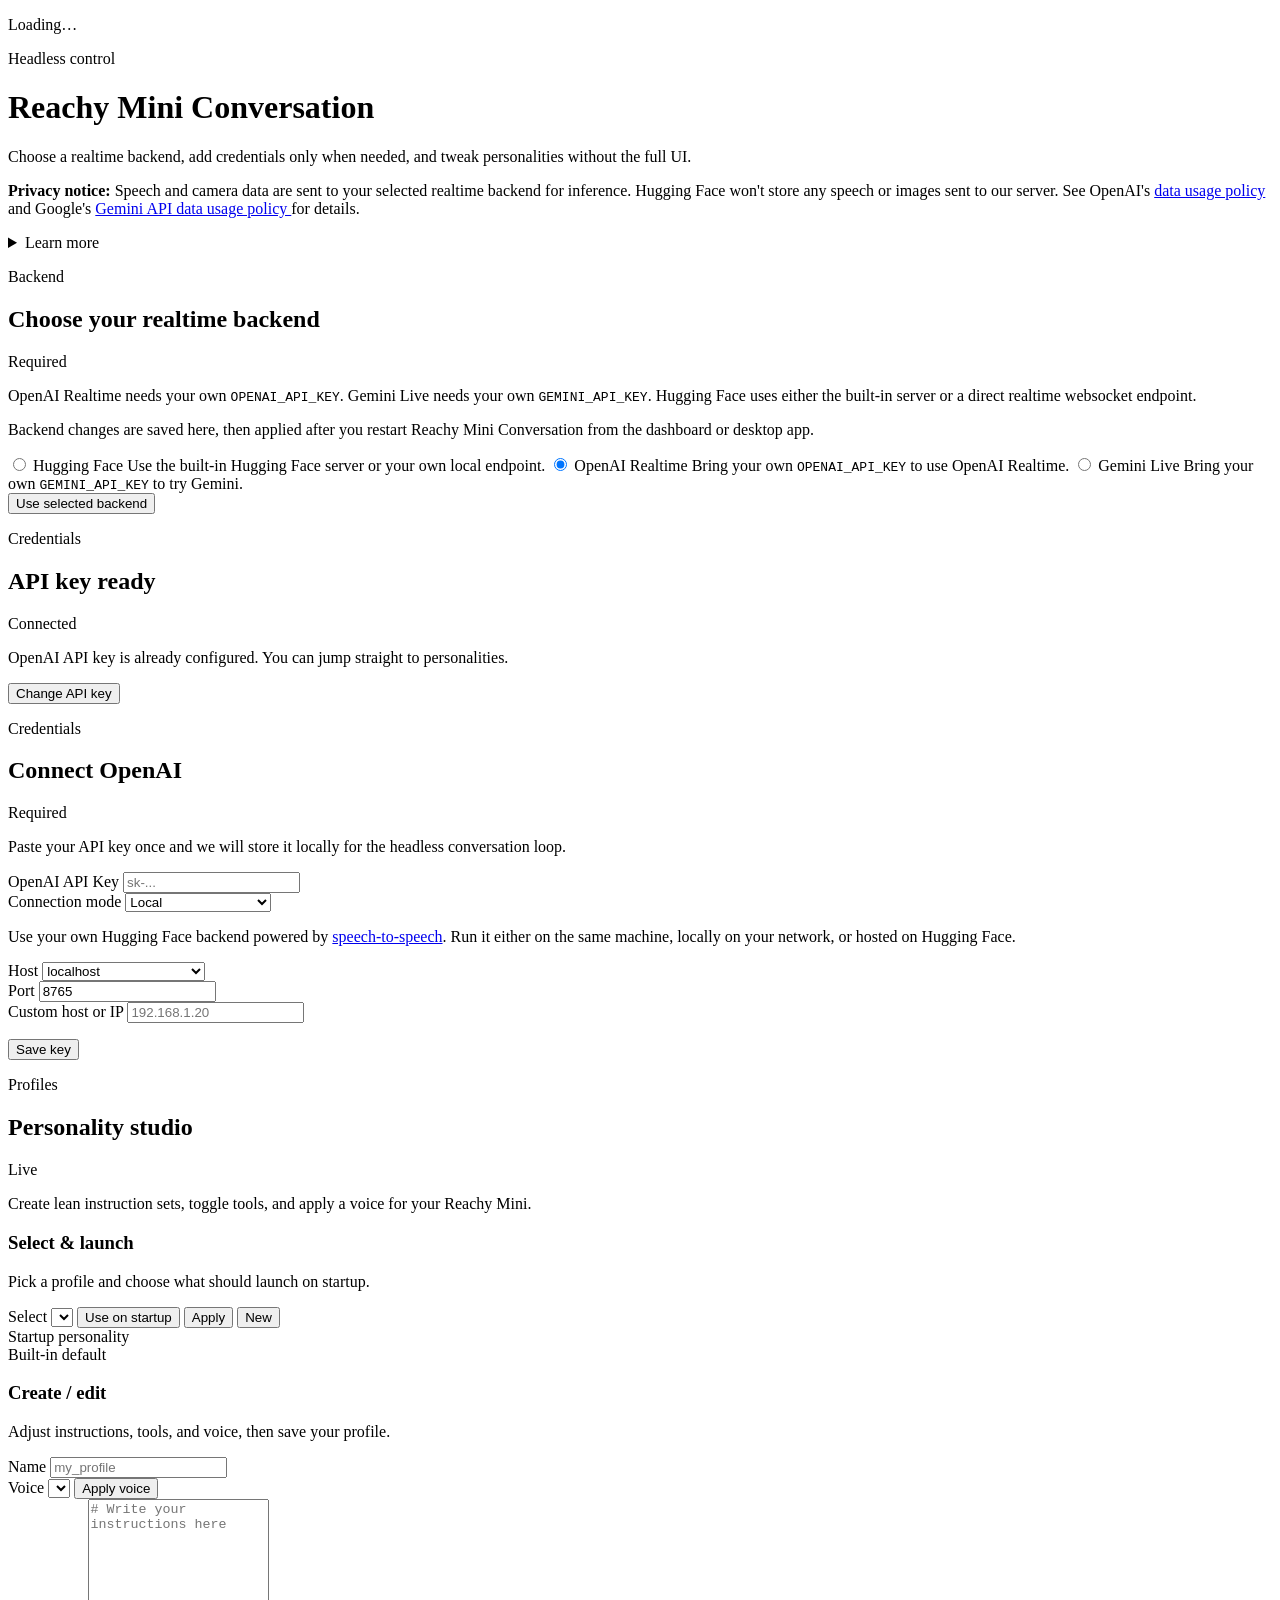
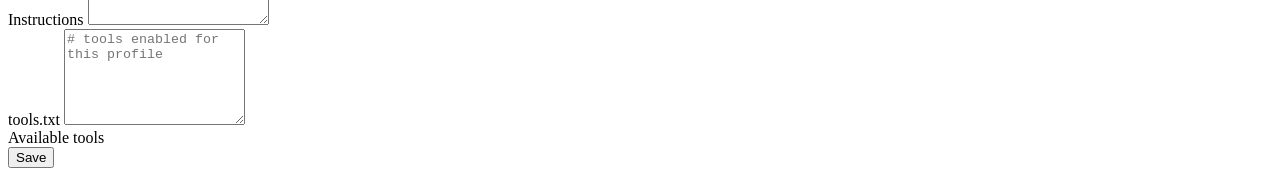
==== src/reachy_mini_conversation_app_vlad/static/index.html @ 1050a216 "Rename Python package from reachy_mini_conversation_app to reachy_mini_conversation_app_vlad Full na" ====
<!doctype html>
<html lang="en">
  <head>
    <meta charset="utf-8" />
    <meta name="viewport" content="width=device-width, initial-scale=1" />
    <title>Reachy Mini Conversation – Settings</title>
    <link rel="stylesheet" href="/static/style.css" />
  </head>
  <body>
    <div class="ambient"></div>
    <div id="loading" class="loading">
      <div class="spinner"></div>
      <p>Loading…</p>
    </div>
    <div class="container">
      <header class="hero">
        <div class="pill">Headless control</div>
        <h1>Reachy Mini Conversation</h1>
        <p class="subtitle">Choose a realtime backend, add credentials only when needed, and tweak personalities without the full UI.</p>
      </header>

      <aside class="privacy-notice" role="note" aria-label="Privacy notice">
        <p>
          <strong>Privacy notice:</strong>
          Speech and camera data are sent to your selected realtime backend for inference. Hugging Face won't store any speech or images sent to our server. See OpenAI's
          <a href="https://platform.openai.com/docs/guides/your-data" target="_blank" rel="noopener">
            data usage policy
          </a>
          and Google's
          <a href="https://ai.google.dev/gemini-api/terms#data-use-unpaid" target="_blank" rel="noopener">
            Gemini API data usage policy
          </a>
          for details.
        </p>

        <details>
          <summary>Learn more</summary>

          <p>
            In privacy-sensitive environments, use your own local version of
            <a href="https://github.com/huggingface/speech-to-speech" target="_blank" rel="noopener">speech-to-speech</a>,
            or combine any backend with <code>--local-vision</code> to process images on-device. See the
            <a href="https://github.com/pollen-robotics/reachy_mini_conversation_app/blob/main/README.md" target="_blank" rel="noopener">
              project README
            </a>
            for full setup instructions.
          </p>
        </details>
      </aside>

      <div id="backend-panel" class="panel">
        <div class="panel-heading">
          <div>
            <p class="eyebrow">Backend</p>
            <h2>Choose your realtime backend</h2>
          </div>
          <span id="backend-chip" class="chip">Required</span>
        </div>
        <p id="backend-note" class="muted backend-note">
          OpenAI Realtime needs your own <code>OPENAI_API_KEY</code>. Gemini Live needs your own <code>GEMINI_API_KEY</code>. Hugging Face uses either the built-in server or a direct realtime websocket endpoint.
        </p>
        <p class="muted backend-note">
          Backend changes are saved here, then applied after you restart Reachy Mini Conversation from the dashboard or desktop app.
        </p>
        <div class="backend-choice-grid" role="radiogroup" aria-label="Conversation backend">
          <label class="backend-choice" data-backend-card="huggingface">
            <input type="radio" name="backend" value="huggingface" />
            <span class="backend-choice-body">
              <span class="backend-choice-title">Hugging Face</span>
              <span class="backend-choice-copy">Use the built-in Hugging Face server or your own local endpoint.</span>
            </span>
          </label>
          <label class="backend-choice is-selected" data-backend-card="openai">
            <input type="radio" name="backend" value="openai" checked />
            <span class="backend-choice-body">
              <span class="backend-choice-title">OpenAI Realtime</span>
              <span class="backend-choice-copy">Bring your own <code>OPENAI_API_KEY</code> to use OpenAI Realtime.</span>
            </span>
          </label>
          <label class="backend-choice" data-backend-card="gemini">
            <input type="radio" name="backend" value="gemini" />
            <span class="backend-choice-body">
              <span class="backend-choice-title">Gemini Live</span>
              <span class="backend-choice-copy">Bring your own <code>GEMINI_API_KEY</code> to try Gemini.</span>
            </span>
          </label>
        </div>
        <div class="actions">
          <button id="save-backend-btn" class="ghost hidden">Use selected backend</button>
          <p id="backend-status" class="status" role="status" aria-live="polite" aria-atomic="true"></p>
        </div>
      </div>

      <div id="configured" class="panel hidden">
        <div class="panel-heading">
          <div>
            <p class="eyebrow">Credentials</p>
            <h2 id="configured-title">API key ready</h2>
          </div>
          <span class="chip chip-ok">Connected</span>
        </div>
        <p id="configured-copy" class="muted">OpenAI API key is already configured. You can jump straight to personalities.</p>
        <button id="change-key-btn" class="ghost">Change API key</button>
      </div>

      <div id="form-panel" class="panel hidden">
        <div class="panel-heading">
          <div>
            <p class="eyebrow">Credentials</p>
            <h2 id="form-title">Connect OpenAI</h2>
          </div>
          <span class="chip">Required</span>
        </div>
        <p id="form-copy" class="muted">Paste your API key once and we will store it locally for the headless conversation loop.</p>
        <div id="api-key-fields">
          <label id="api-key-label" for="api-key">OpenAI API Key</label>
          <input id="api-key" type="password" placeholder="sk-..." autocomplete="off" />
        </div>
        <div id="hf-fields" class="hidden">
          <label for="hf-mode">Connection mode</label>
          <select id="hf-mode">
            <option value="local">Local</option>
            <option value="deployed">Hugging Face server</option>
          </select>

          <div id="hf-direct-fields" class="hf-config-grid">
            <p class="muted hf-help hf-local-note">
              Use your own Hugging Face backend powered by
              <a href="https://github.com/huggingface/speech-to-speech" target="_blank" rel="noopener">speech-to-speech</a>.
              Run it either on the same machine, locally on your network, or hosted on Hugging Face.
            </p>
            <div class="hf-field">
              <label for="hf-host-preset">Host</label>
              <select id="hf-host-preset">
                <option value="localhost">localhost</option>
                <option value="custom">Custom IP or hostname</option>
              </select>
            </div>
            <div class="hf-field">
              <label for="hf-port">Port</label>
              <input id="hf-port" type="text" inputmode="numeric" value="8765" placeholder="8765" autocomplete="off" />
            </div>
          </div>

          <div id="hf-host-custom-wrap" class="hidden">
            <label for="hf-host-custom">Custom host or IP</label>
            <input id="hf-host-custom" type="text" placeholder="192.168.1.20" autocomplete="off" />
          </div>

          <p id="hf-preview" class="status"></p>
        </div>
        <div class="actions">
          <button id="save-btn">Save key</button>
          <p id="status" class="status" role="status" aria-live="polite" aria-atomic="true"></p>
        </div>
      </div>

      <div id="personality-panel" class="panel hidden">
        <div class="panel-heading">
          <div>
            <p class="eyebrow">Profiles</p>
            <h2>Personality studio</h2>
          </div>
          <span class="chip">Live</span>
        </div>
        <p class="muted">Create lean instruction sets, toggle tools, and apply a voice for your Reachy Mini.</p>
        <div class="section">
          <div class="section-heading">
            <h3>Select & launch</h3>
            <p class="muted small">Pick a profile and choose what should launch on startup.</p>
          </div>
          <div class="row row-top">
            <label for="personality-select">Select</label>
            <select id="personality-select"></select>
            <button id="persist-personality" class="ghost">Use on startup</button>
            <button id="apply-personality" class="ghost">Apply</button>
            <button id="new-personality" class="ghost">New</button>
          </div>
          <div class="row">
            <label>Startup personality</label>
            <div class="startup-row">
              <span id="startup-label" class="chip">Built-in default</span>
            </div>
          </div>
        </div>

        <div class="section">
          <div class="section-heading">
            <h3>Create / edit</h3>
            <p class="muted small">Adjust instructions, tools, and voice, then save your profile.</p>
          </div>
          <div class="row">
            <label for="personality-name">Name</label>
            <input id="personality-name" type="text" placeholder="my_profile" />
          </div>
          <div class="row row-voice">
            <label for="voice-select">Voice</label>
            <select id="voice-select"></select>
            <button id="apply-voice" class="ghost">Apply voice</button>
          </div>
          <div class="row">
            <label for="instructions-ta">Instructions</label>
            <textarea id="instructions-ta" rows="8" placeholder="# Write your instructions here"></textarea>
          </div>
          <div class="row">
            <label for="tools-ta">tools.txt</label>
            <textarea id="tools-ta" rows="6" placeholder="# tools enabled for this profile"></textarea>
          </div>
          <div class="row">
            <label for="tools-available">Available tools</label>
            <div id="tools-available" class="checkbox-grid"></div>
          </div>
          <div class="row row-save">
            <label></label>
            <div class="actions">
              <button id="save-personality">Save</button>
            </div>
          </div>
        </div>
        <p id="personality-status" class="status" role="status" aria-live="polite" aria-atomic="true"></p>
      </div>
    </div>

    <script src="/static/main.js"></script>
  </body>
  </html>
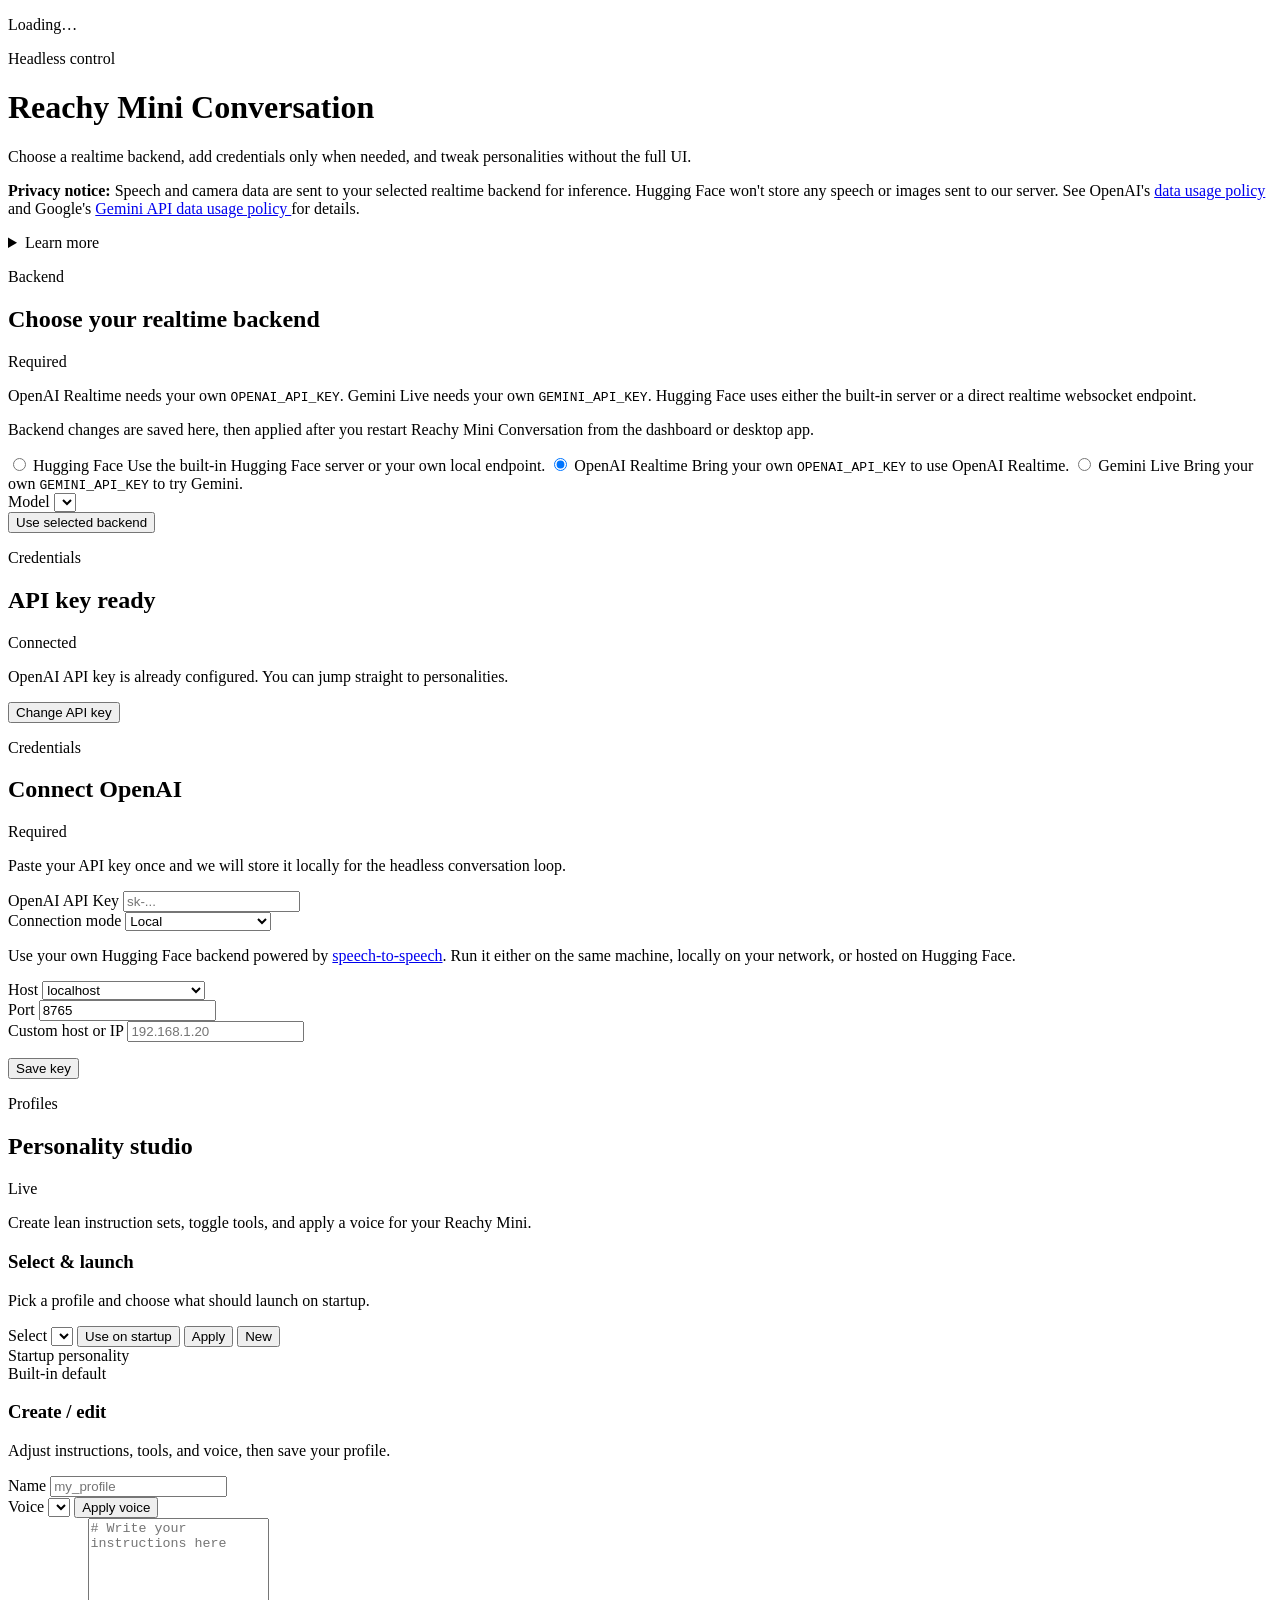
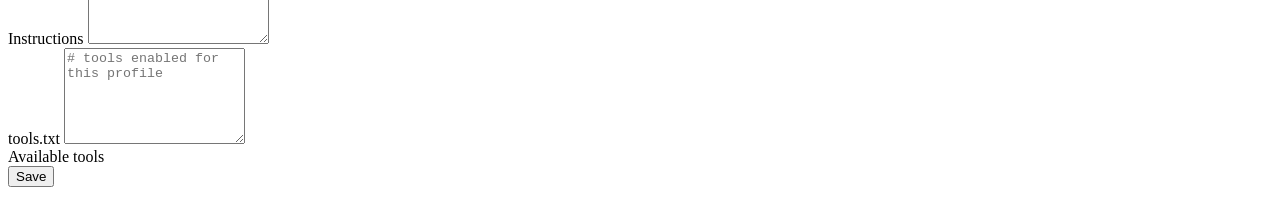
==== commit 0588de1f: "Add model selector to settings UI Lets users pick gpt-realtime-2 / gpt-realtime-mini (OpenAI) or gem" ====
--- a/src/reachy_mini_conversation_app_vlad/static/index.html
+++ b/src/reachy_mini_conversation_app_vlad/static/index.html
@@ -85,6 +85,10 @@
             </span>
           </label>
         </div>
+        <div id="model-field" class="hidden">
+          <label for="model-select">Model</label>
+          <select id="model-select"></select>
+        </div>
         <div class="actions">
           <button id="save-backend-btn" class="ghost hidden">Use selected backend</button>
           <p id="backend-status" class="status" role="status" aria-live="polite" aria-atomic="true"></p>
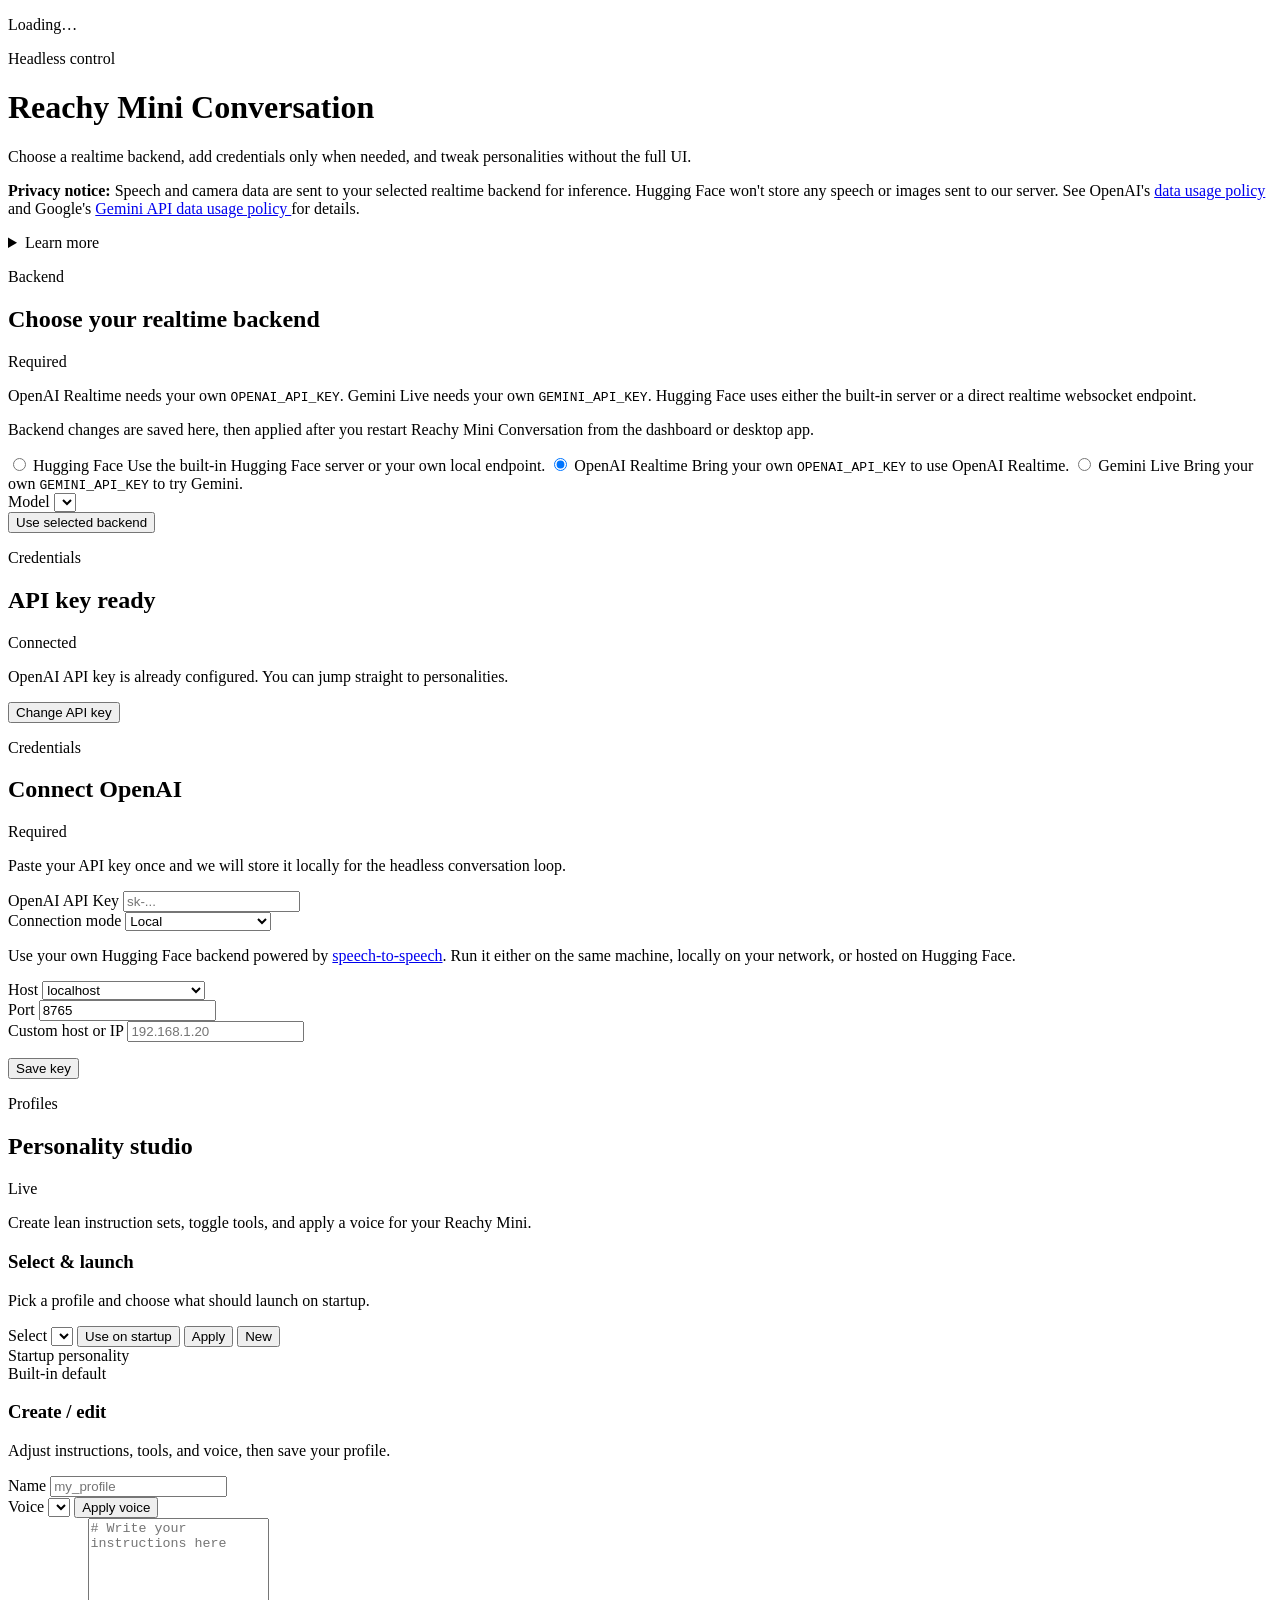
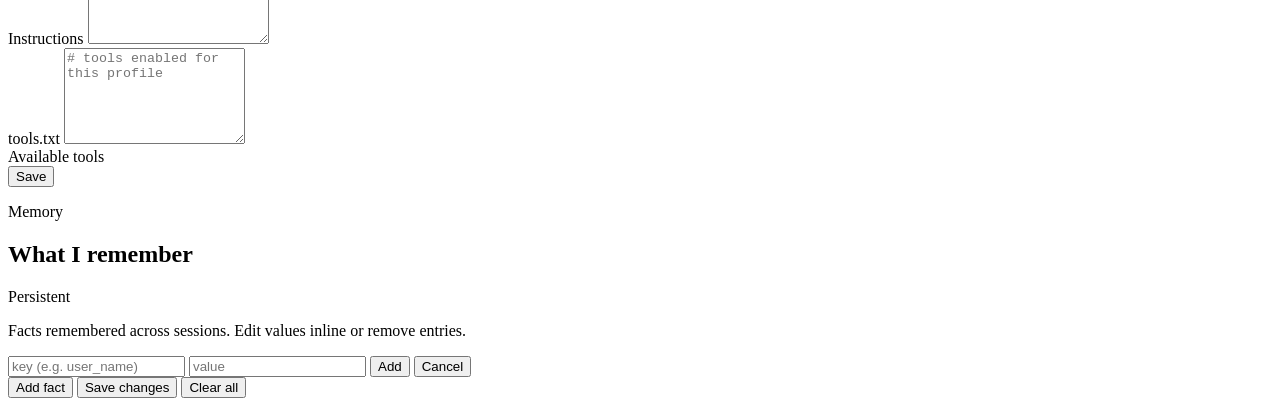
==== commit cd78384c: "Add persistent memory: remember tool + settings UI - memory.py: read/write memory.json in ~/.local/s" ====
--- a/src/reachy_mini_conversation_app_vlad/static/index.html
+++ b/src/reachy_mini_conversation_app_vlad/static/index.html
@@ -225,6 +225,30 @@
       </div>
     </div>
 
+      <div id="memory-panel" class="panel hidden">
+        <div class="panel-heading">
+          <div>
+            <p class="eyebrow">Memory</p>
+            <h2>What I remember</h2>
+          </div>
+          <span class="chip">Persistent</span>
+        </div>
+        <p class="muted">Facts remembered across sessions. Edit values inline or remove entries.</p>
+        <div id="memory-list" class="memory-list"></div>
+        <div class="memory-add hidden" id="memory-add-row">
+          <input id="memory-new-key" type="text" placeholder="key (e.g. user_name)" />
+          <input id="memory-new-value" type="text" placeholder="value" />
+          <button id="memory-confirm-add" class="ghost">Add</button>
+          <button id="memory-cancel-add" class="ghost">Cancel</button>
+        </div>
+        <div class="actions">
+          <button id="memory-add-btn" class="ghost">Add fact</button>
+          <button id="memory-save-btn">Save changes</button>
+          <button id="memory-clear-btn" class="ghost">Clear all</button>
+          <p id="memory-status" class="status" role="status" aria-live="polite" aria-atomic="true"></p>
+        </div>
+      </div>
+
     <script src="/static/main.js"></script>
   </body>
   </html>
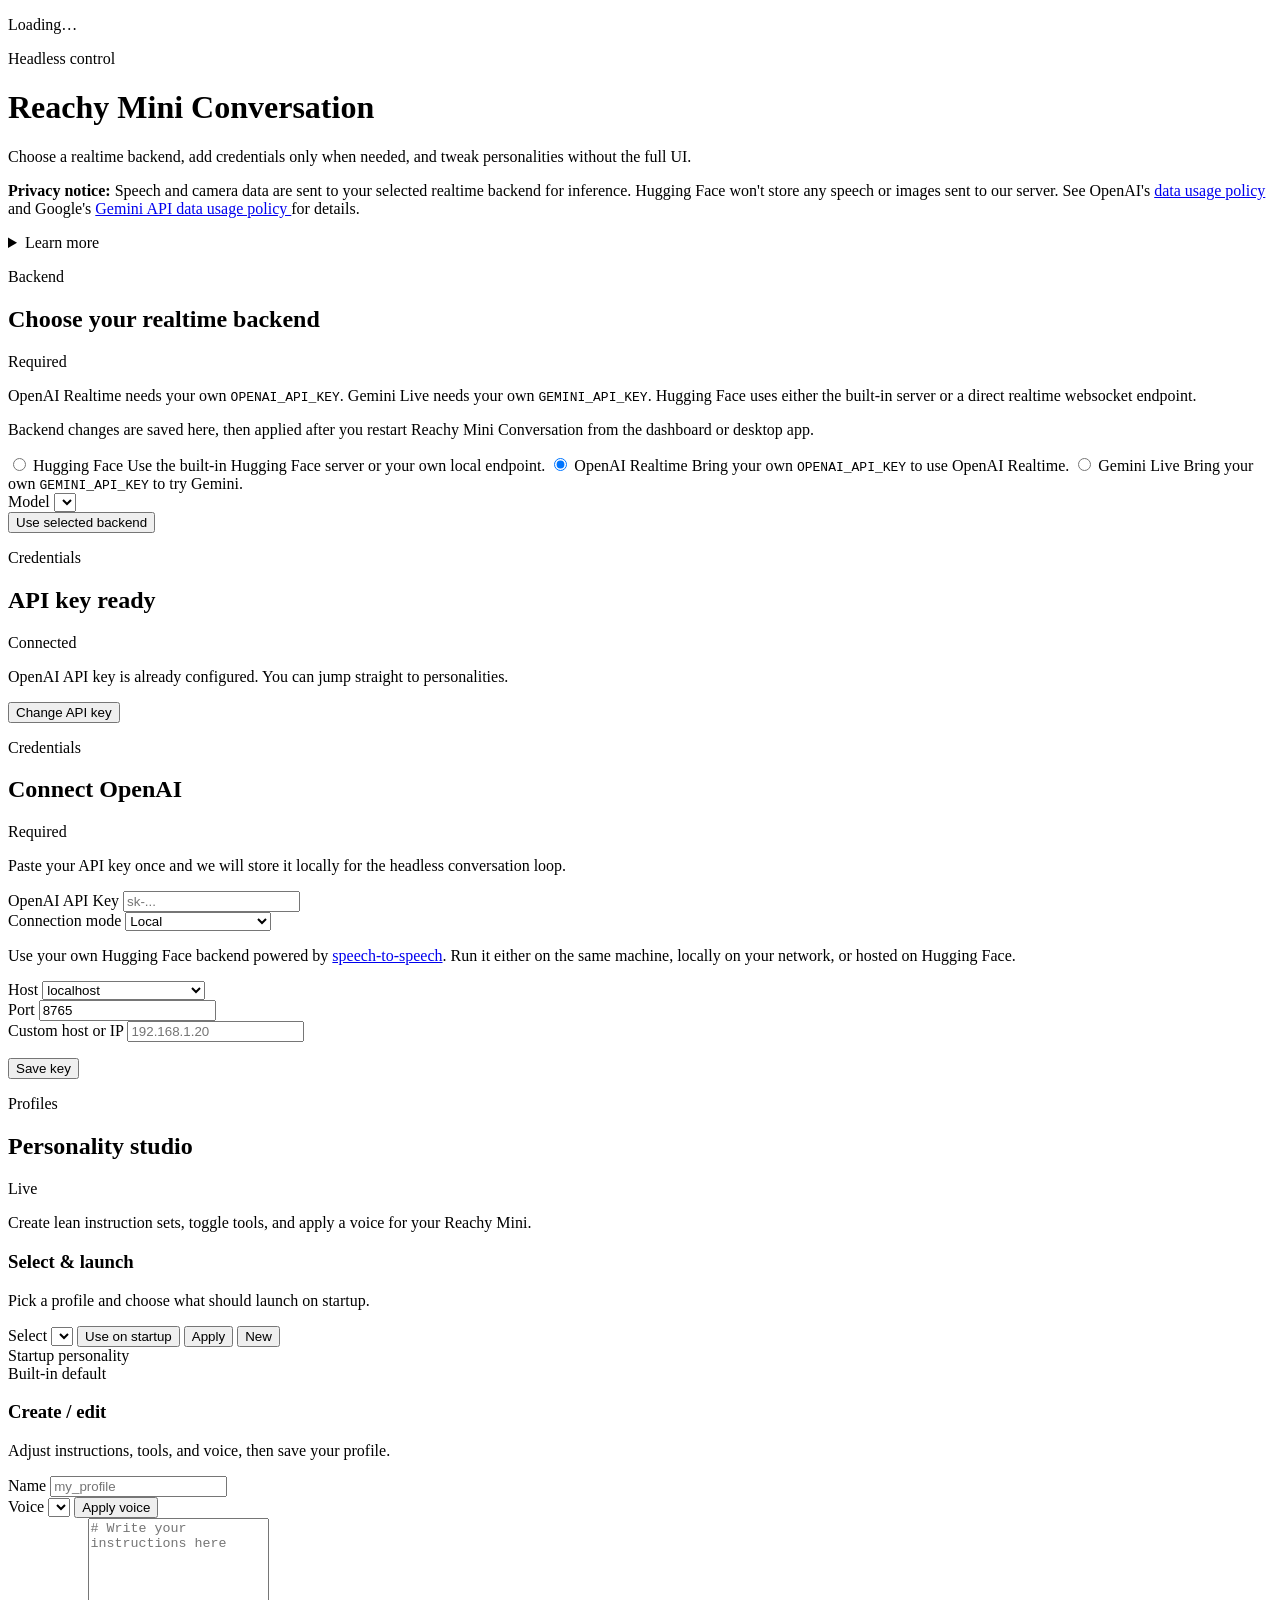
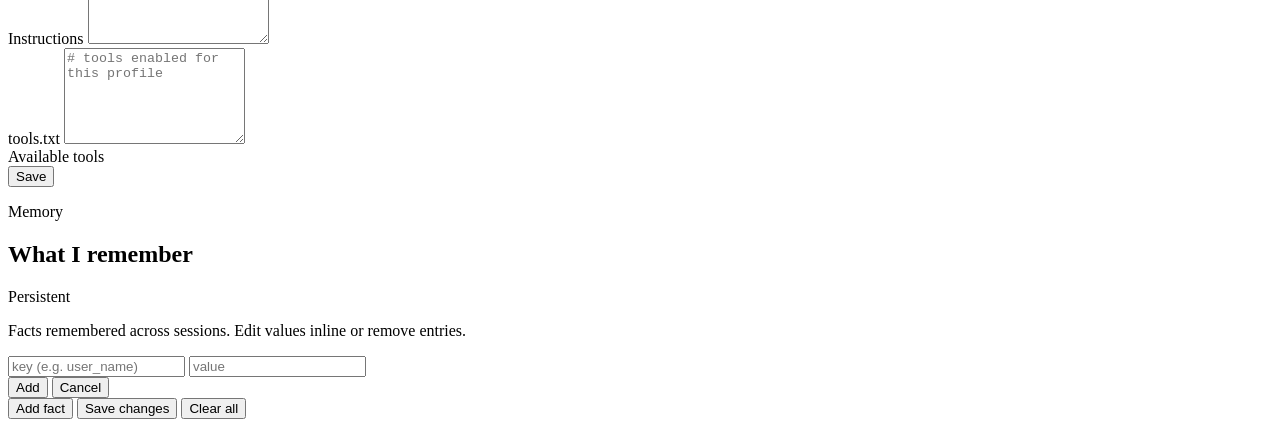
==== commit e4023ec3: "Fix memory UI layout for narrow panels Switch from grid columns to card-per-entry layout: key shown " ====
--- a/src/reachy_mini_conversation_app_vlad/static/index.html
+++ b/src/reachy_mini_conversation_app_vlad/static/index.html
@@ -238,8 +238,10 @@
         <div class="memory-add hidden" id="memory-add-row">
           <input id="memory-new-key" type="text" placeholder="key (e.g. user_name)" />
           <input id="memory-new-value" type="text" placeholder="value" />
-          <button id="memory-confirm-add" class="ghost">Add</button>
-          <button id="memory-cancel-add" class="ghost">Cancel</button>
+          <div class="memory-add-actions">
+            <button id="memory-confirm-add" class="ghost">Add</button>
+            <button id="memory-cancel-add" class="ghost">Cancel</button>
+          </div>
         </div>
         <div class="actions">
           <button id="memory-add-btn" class="ghost">Add fact</button>
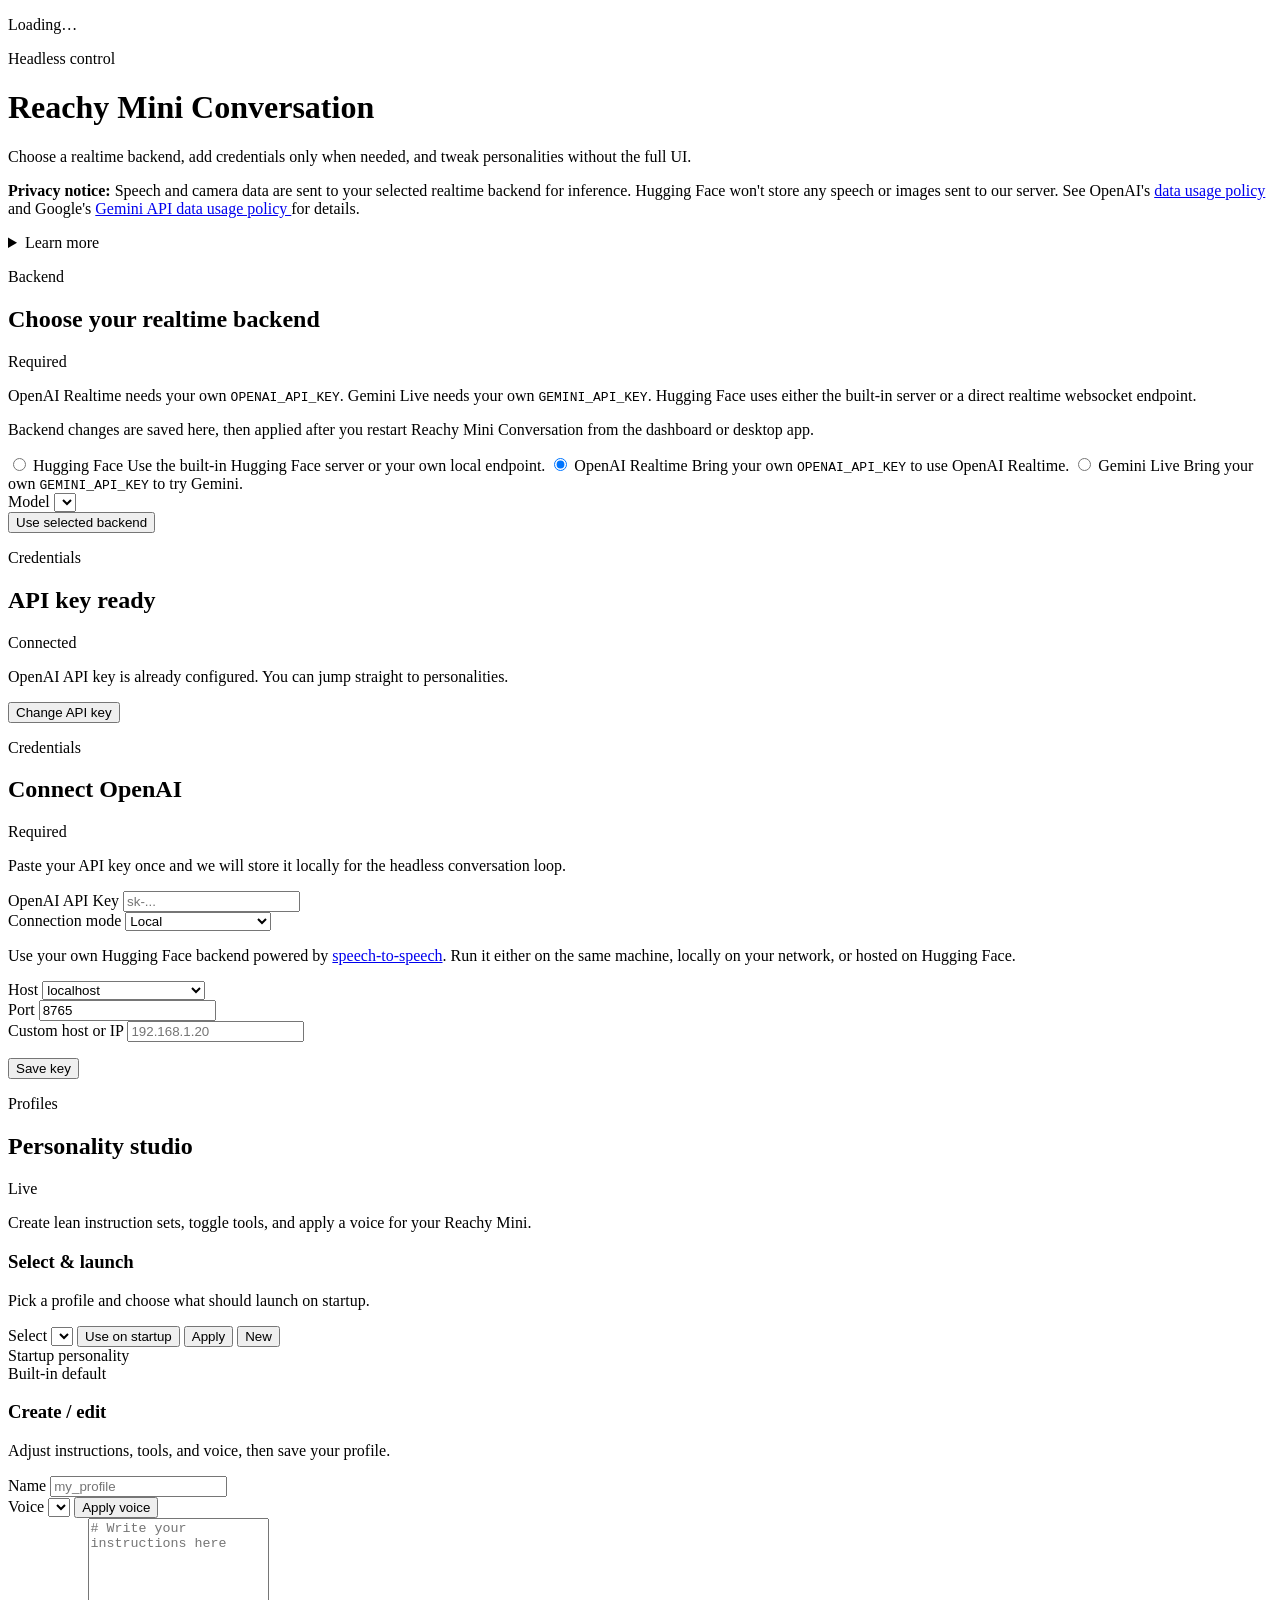
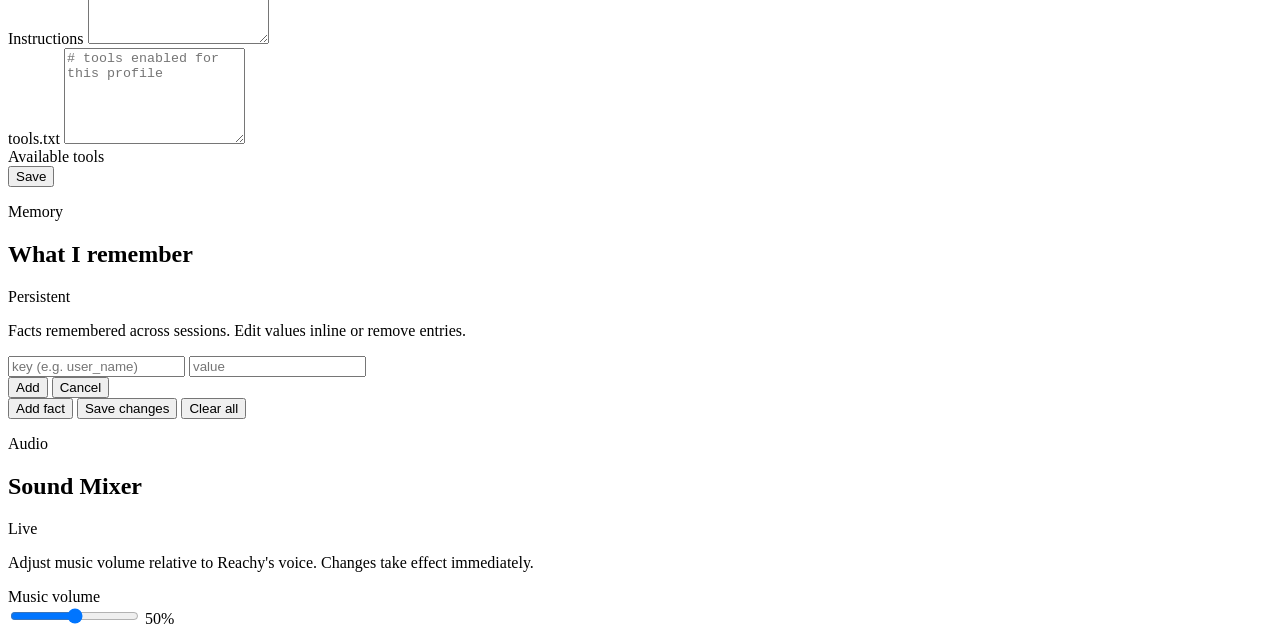
==== commit ee0bafc0: "Add Sound Mixer panel to desktop settings UI - New /sound_mixer GET+POST API endpoints update play_m" ====
--- a/src/reachy_mini_conversation_app_vlad/static/index.html
+++ b/src/reachy_mini_conversation_app_vlad/static/index.html
@@ -251,6 +251,25 @@
         </div>
       </div>
 
+      <div id="sound-mixer-panel" class="panel hidden">
+        <div class="panel-heading">
+          <div>
+            <p class="eyebrow">Audio</p>
+            <h2>Sound Mixer</h2>
+          </div>
+          <span class="chip">Live</span>
+        </div>
+        <p class="muted">Adjust music volume relative to Reachy's voice. Changes take effect immediately.</p>
+        <div class="mixer-row">
+          <label for="music-volume-slider">Music volume</label>
+          <div class="mixer-slider-wrap">
+            <input id="music-volume-slider" type="range" min="0" max="100" step="1" value="50" />
+            <span id="music-volume-value" class="mixer-value">50%</span>
+          </div>
+        </div>
+        <p id="mixer-status" class="status" role="status" aria-live="polite" aria-atomic="true"></p>
+      </div>
+
     <script src="/static/main.js"></script>
   </body>
   </html>
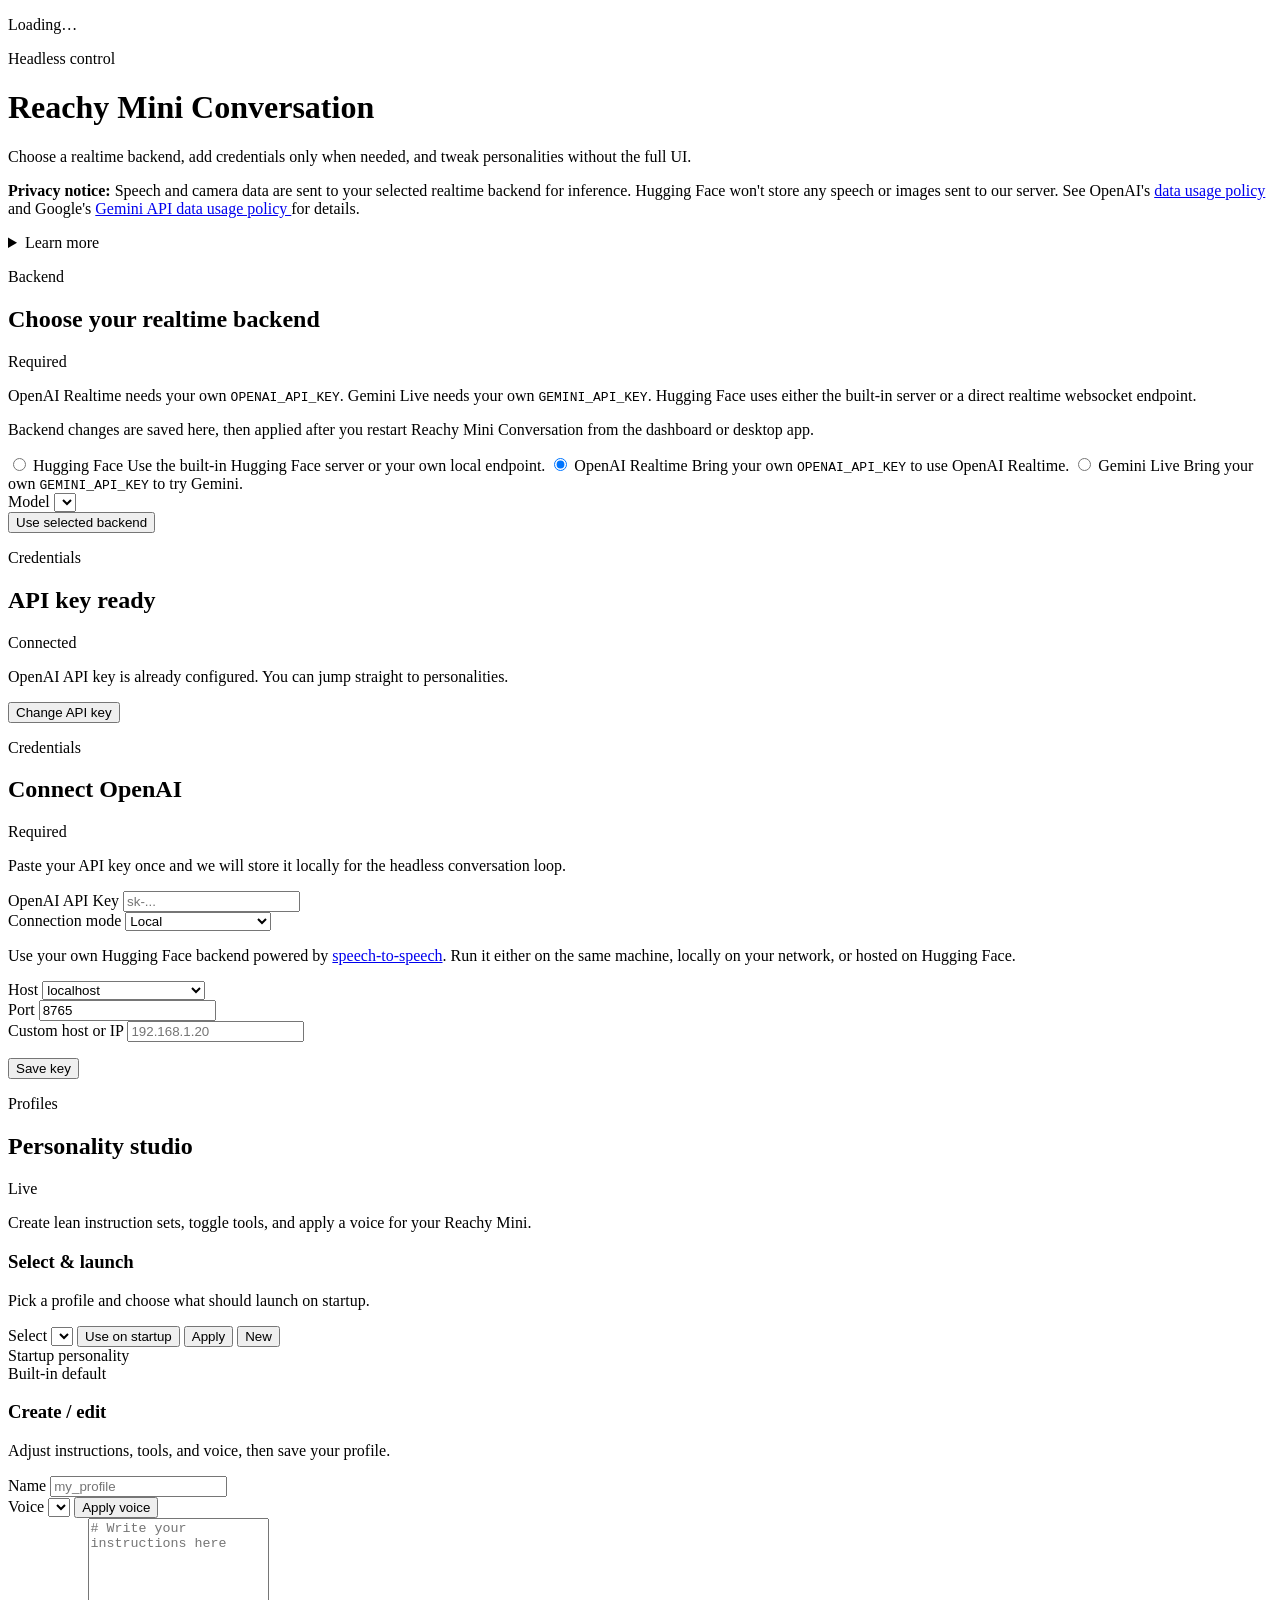
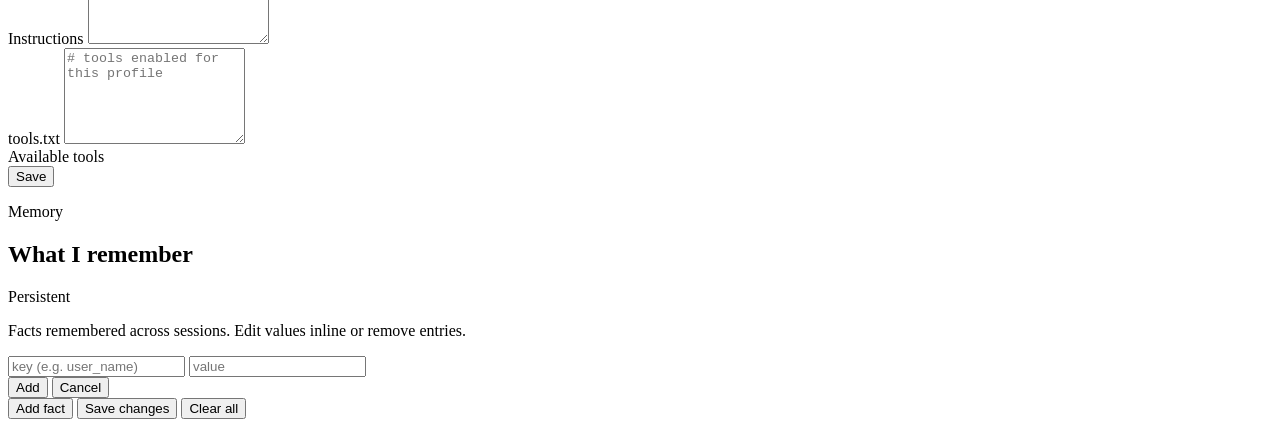
==== commit 4ad3fe04: "Revert "Add Sound Mixer panel to desktop settings UI" This reverts commit ee0bafc0729cbc0d5dff48a894" ====
--- a/src/reachy_mini_conversation_app_vlad/static/index.html
+++ b/src/reachy_mini_conversation_app_vlad/static/index.html
@@ -251,25 +251,6 @@
         </div>
       </div>
 
-      <div id="sound-mixer-panel" class="panel hidden">
-        <div class="panel-heading">
-          <div>
-            <p class="eyebrow">Audio</p>
-            <h2>Sound Mixer</h2>
-          </div>
-          <span class="chip">Live</span>
-        </div>
-        <p class="muted">Adjust music volume relative to Reachy's voice. Changes take effect immediately.</p>
-        <div class="mixer-row">
-          <label for="music-volume-slider">Music volume</label>
-          <div class="mixer-slider-wrap">
-            <input id="music-volume-slider" type="range" min="0" max="100" step="1" value="50" />
-            <span id="music-volume-value" class="mixer-value">50%</span>
-          </div>
-        </div>
-        <p id="mixer-status" class="status" role="status" aria-live="polite" aria-atomic="true"></p>
-      </div>
-
     <script src="/static/main.js"></script>
   </body>
   </html>
